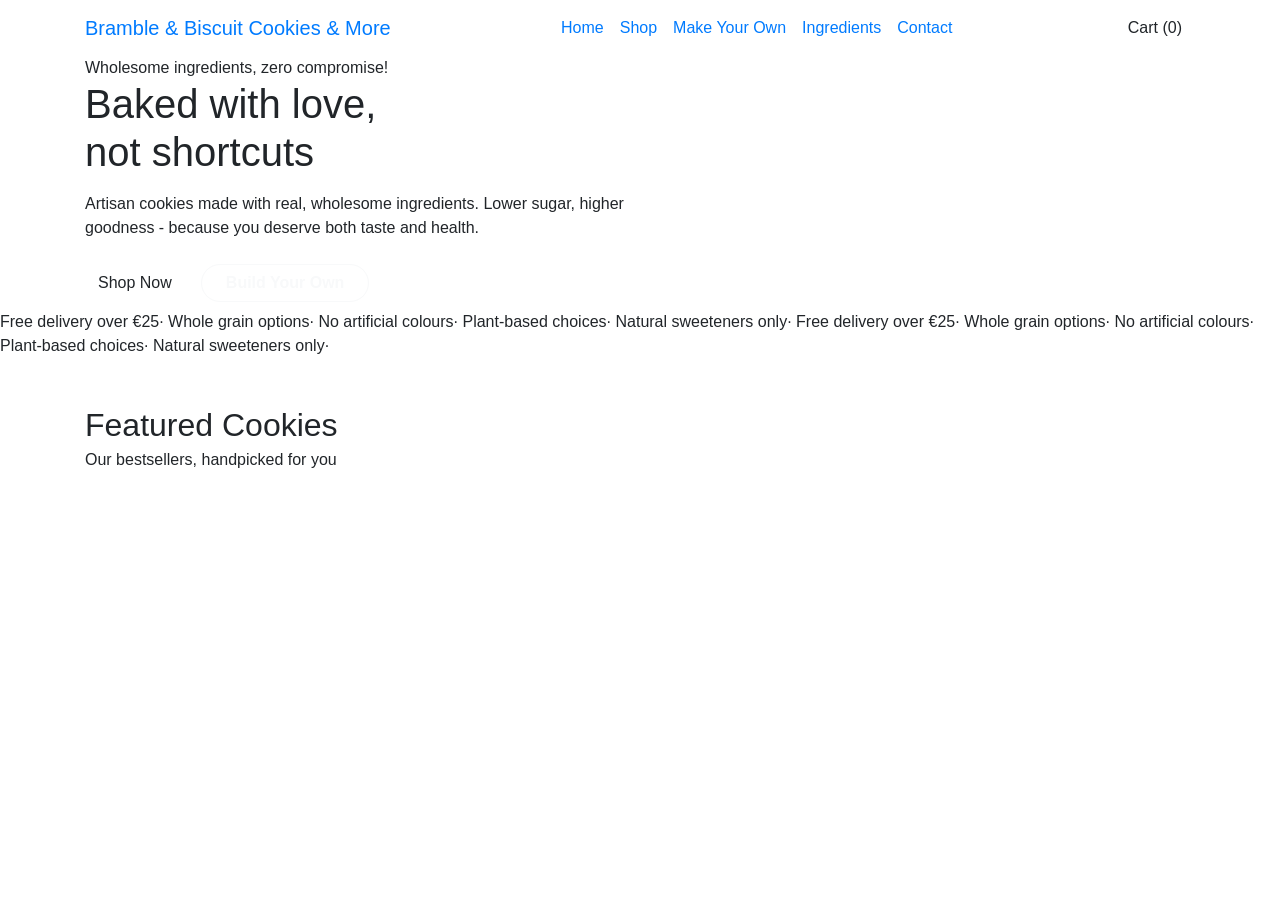
==== index.html @ 12b3351e "featured cookies text finished base code next up are the cards (yay....)" ====
<!DOCTYPE html>
<html lang="en">
<head>
    <meta charset="UTF-8">
    <meta name="viewport" content="width=device-width, initial-scale=1.0">
    <title>Bramble & Biscuit</title>
    <link rel="stylesheet" href="https://cdn.jsdelivr.net/npm/bootstrap@4.4.1/dist/css/bootstrap.min.css">
    <link href="https://fonts.googleapis.com/css2?family=Modak&family=Nunito:wght@400;600;700;800&display=swap" rel="stylesheet">
    <link rel="stylesheet" href="style.css">
</head>
<body>
    <!--nav-->
    <nav class="navbar navbar-expand-lg sticky-top">
        <div class="container">
            <a class="navbar-brand" href="#">
                Bramble &amp; Biscuit
                <span>Cookies &amp; More</span>
            </a>
            <button class="navbar-toggler" type="button" data-toggle="collapse" data-target="#navbarNav">
                <span class="navbar-toggler-icon"></span>
            </button>
            <div class="collapse navbar-collapse" id="navbarNew" >
                <ul class="navbar-nav mx-auto">
                    <li class="nav-item"><a class="nav-link" href="#">Home</a></li>
                    <li class="nav-item"><a class="nav-link" href="#">Shop</a></li>
                    <li class="nav-item"><a class="nav-link" href="#">Make Your Own</a></li>
                    <li class="nav-item"><a class="nav-link" href="#">Ingredients</a></li>
                    <li class="nav-item"><a class="nav-link" href="#">Contact</a></li>
                </ul>
                <a href="#" class="btn btn-teal ml-2">Cart (0)</a>
            </div>
        </div>
    </nav>
    
    <!--hero-->
    <section class="hero">
        <div class="container">
            <div class="row align-items center g-5">
                <div class="col-lg-6">
                    <div class="hero-badge">Wholesome ingredients, zero compromise!</div>
                    <h1>Baked with love, <br><span>not shortcuts</span></h1>
                    <p class="mt-3 mb-4">Artisan cookies made with real, wholesome ingredients. Lower sugar, higher goodness - because you deserve both taste and health.</p>
                    <div class="d-flex flex wrap">
                        <a href="#" class="btn btn-teal mr-3 mb-2">Shop Now</a>
                        <a href="#" class="btn btn-outline-light rounded-pill px-4 font-weight-bold mb-2">Build Your Own</a>
                    </div>
                </div>
            </section>
            
            <!--scrolling thing-->
            <div class="strip">
                <div class="strip-inner">
                    <span>Free delivery over &euro;25</span><span class="dot">&middot;</span>
                    <span>Whole grain options</span><span class="dot">&middot;</span>
                    <span>No artificial colours</span><span class="dot">&middot;</span>
                    <span>Plant-based choices</span><span class="dot">&middot;</span>
                    <span>Natural sweeteners only</span><span class="dot">&middot;</span>
                    <span>Free delivery over &euro;25</span><span class="dot">&middot;</span>
                    <span>Whole grain options</span><span class="dot">&middot;</span>
                    <span>No artificial colours</span><span class="dot">&middot;</span>
                    <span>Plant-based choices</span><span class="dot">&middot;</span>
                    <span>Natural sweeteners only</span><span class="dot">&middot;</span>
                </div>
            </div>

            <!--featured cookies-->
            <section class="py-5">
                <div class="container">
                    <h2 class="section-title mb-1">Featured Cookies</h2>
                    <p class="section-sub mb-4">Our bestsellers, handpicked for you</p>

                    <div class="row">

            
        </body>
        </html>
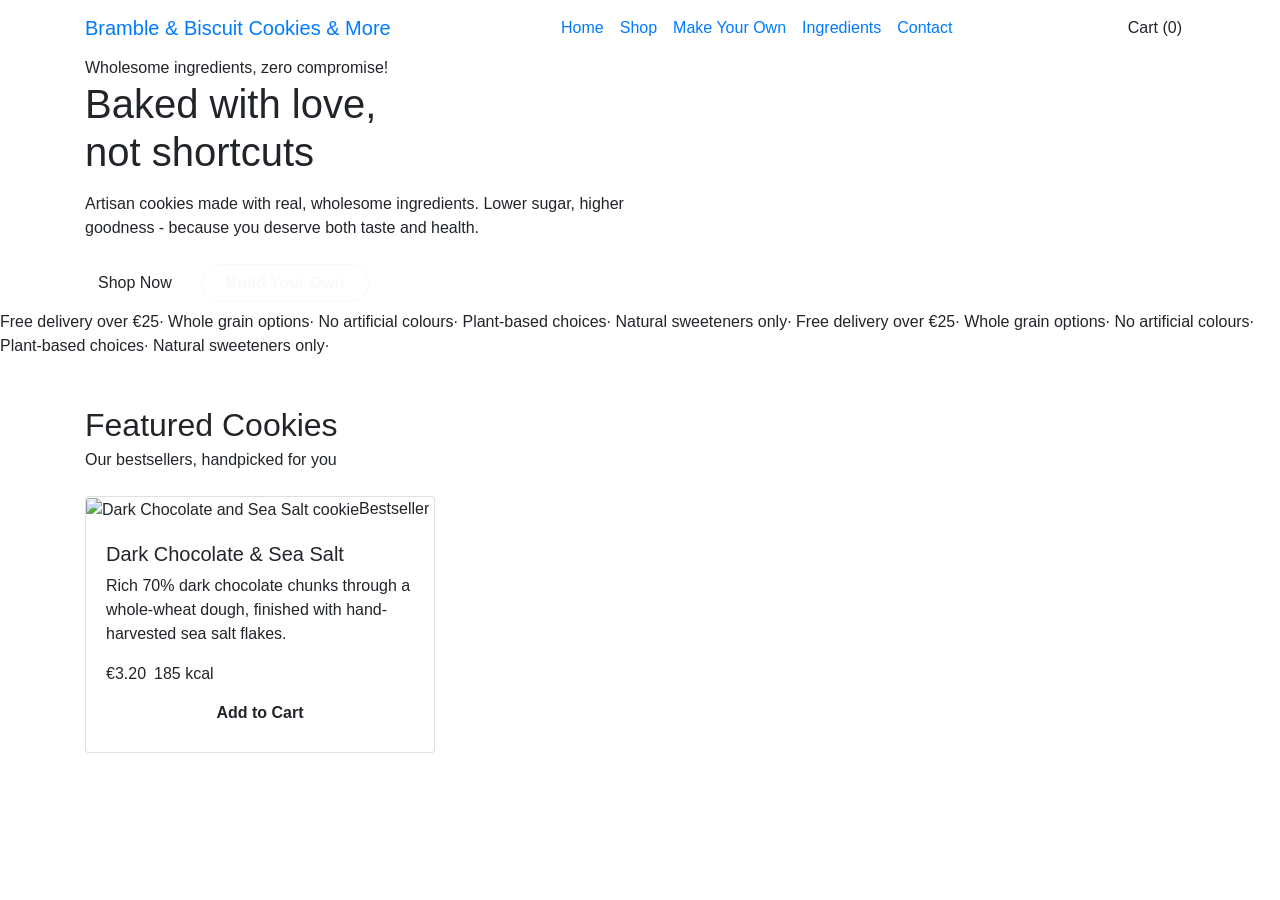
==== commit fd45e801: "cards finally finished card 1 using bootstrap" ====
--- a/index.html
+++ b/index.html
@@ -62,15 +62,36 @@
                     <span>Natural sweeteners only</span><span class="dot">&middot;</span>
                 </div>
             </div>
-
+            
             <!--featured cookies-->
             <section class="py-5">
                 <div class="container">
                     <h2 class="section-title mb-1">Featured Cookies</h2>
                     <p class="section-sub mb-4">Our bestsellers, handpicked for you</p>
-
+                    
                     <div class="row">
-
-            
-        </body>
-        </html>+                        
+                        <!--card 1-->
+                        <div class="col-sm-6 col-lg-4 mb-4">
+                            <div class="card h-100">
+                                <div class="position-relative">
+                                    <!-- PUT COOKIE IMAGE HERE -->
+                                    <img src="img/cookie-choc-salt.jpg" alt="Dark Chocolate and Sea Salt cookie" class="card-img-top">
+                                    <span class="product-badge position-absolute">Bestseller</span>
+                                </div>
+                                <div class="card-body">
+                                    <h5 class="card-cookie-name">Dark Chocolate &amp; Sea Salt</h5>
+                                    <p class="card-text card-cookie-desc">Rich 70% dark chocolate chunks through a whole-wheat dough, finished with hand-harvested sea salt flakes.</p>
+                                    <div class="d-flex align-items-center mb-2">
+                                        <span class="price mr-2">&euro;3.20</span>
+                                        <span class="kcal">185 kcal</span>
+                                    </div>
+                                    <a href="#" class="btn btn-teal btn-block rounded-pill font-weight-bold">Add to Cart</a>
+                                </div>
+                            </div>
+                        </div>
+                        
+                        
+                        
+                    </body>
+                    </html>
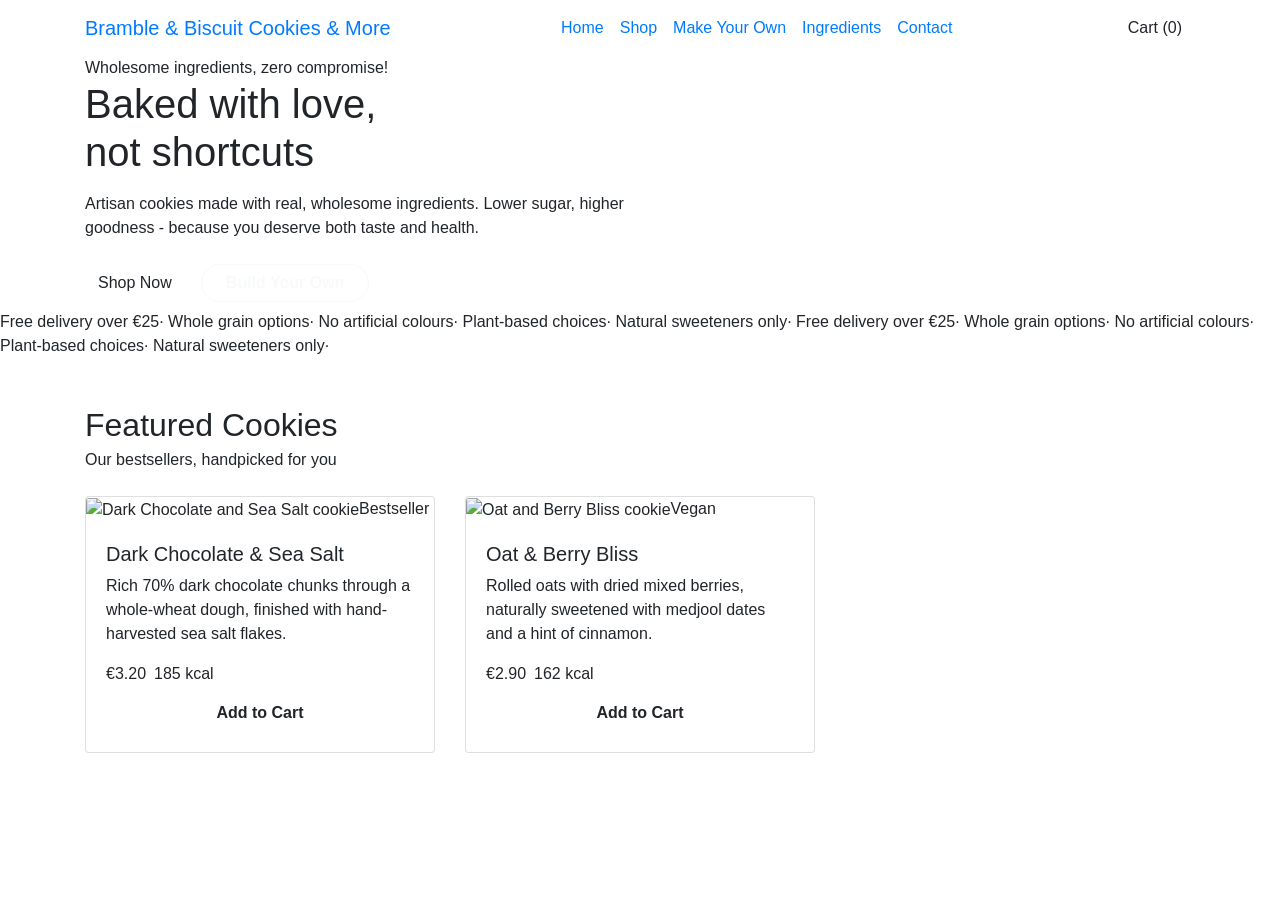
==== commit 41c98945: "card 2 copy paste with obvious changes to description, card image links are placeholders for now + h" ====
--- a/index.html
+++ b/index.html
@@ -75,7 +75,7 @@
                         <div class="col-sm-6 col-lg-4 mb-4">
                             <div class="card h-100">
                                 <div class="position-relative">
-                                    <!-- PUT COOKIE IMAGE HERE -->
+                                    <!-- cookie img here!!!!!!!!!!! -->
                                     <img src="img/cookie-choc-salt.jpg" alt="Dark Chocolate and Sea Salt cookie" class="card-img-top">
                                     <span class="product-badge position-absolute">Bestseller</span>
                                 </div>
@@ -91,6 +91,27 @@
                             </div>
                         </div>
                         
+                        <!--card 2-->
+                        <div class="col-sm-6 col-lg-4 mb-4">
+                            <div class="card h-100">
+                                <div class="position-relative">
+                                    <!-- cookie img here!!!!!!!!!!! -->
+                                    <img src="img/cookie-oat-berry.jpg" alt="Oat and Berry Bliss cookie" class="card-img-top">
+                                    <span class="product-badge position-absolute">Vegan</span>
+                                </div>
+                                <div class="card-body">
+                                    <h5 class="card-cookie-name">Oat &amp; Berry Bliss</h5>
+                                    <p class="card-text card-cookie-desc">Rolled oats with dried mixed berries, naturally sweetened with medjool dates and a hint of cinnamon.</p>
+                                    <div class="d-flex align-items-center mb-2">
+                                        <span class="price mr-2">&euro;2.90</span>
+                                        <span class="kcal">162 kcal</span>
+                                    </div>
+                                    <a href="#" class="btn btn-teal btn-block rounded-pill font-weight-bold">Add to Cart</a>
+                                </div>
+                            </div>
+                        </div>
+                        
+                        
                         
                         
                     </body>
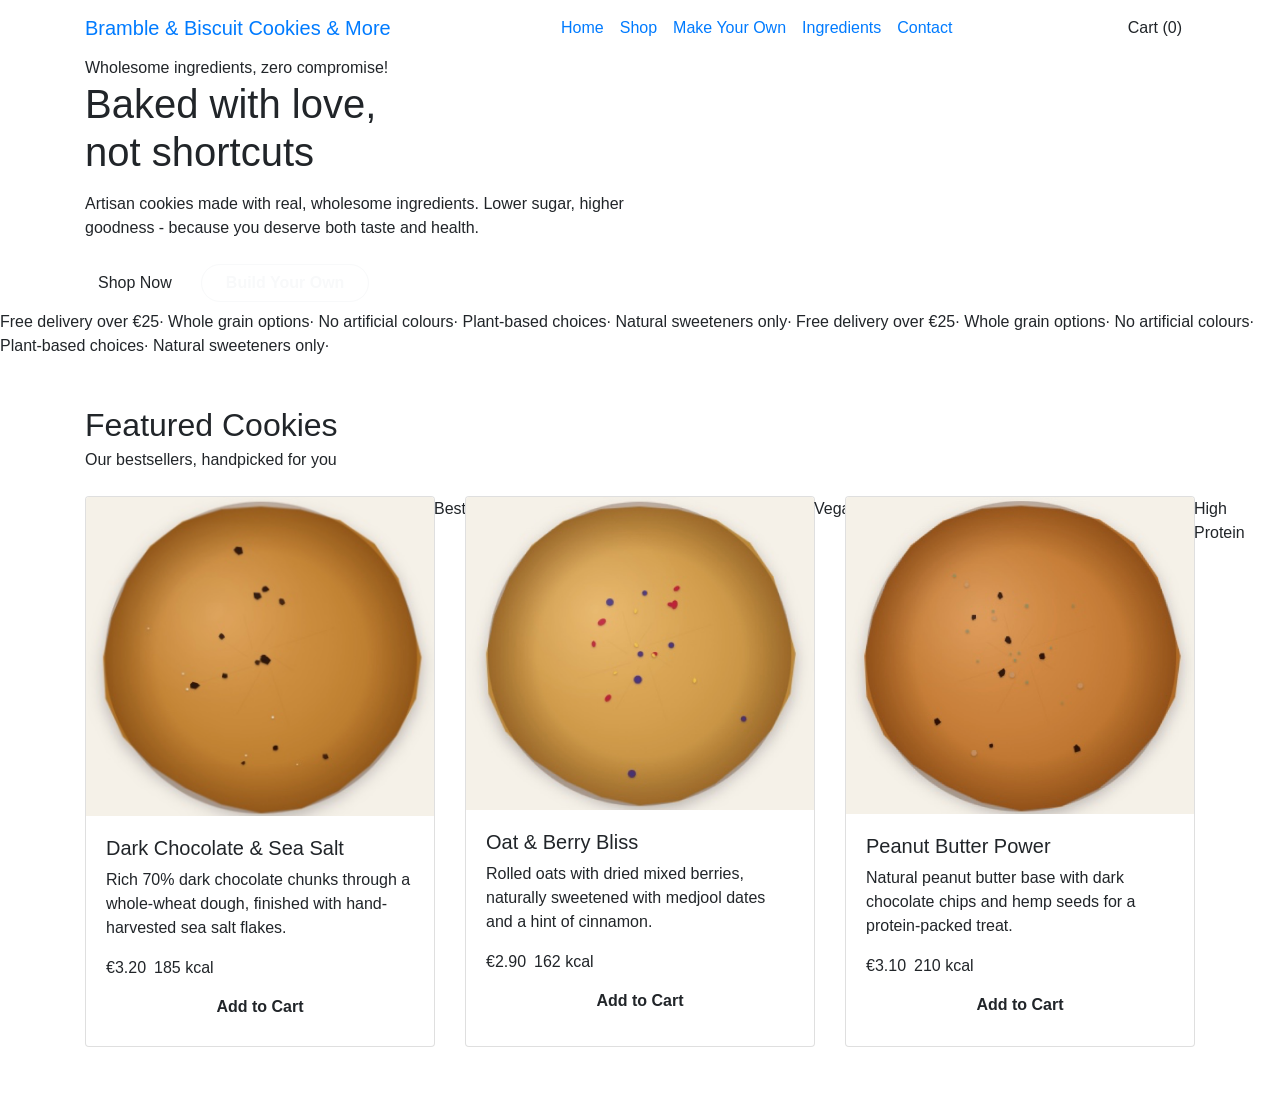
==== commit 122a7c3a: "card 3 + imgs copy pasted for card 3, added actual image files instead of placeholder" ====
--- a/index.html
+++ b/index.html
@@ -76,7 +76,7 @@
                             <div class="card h-100">
                                 <div class="position-relative">
                                     <!-- cookie img here!!!!!!!!!!! -->
-                                    <img src="img/cookie-choc-salt.jpg" alt="Dark Chocolate and Sea Salt cookie" class="card-img-top">
+                                    <img src="images/dark chocolate sea salt.png" alt="Dark Chocolate and Sea Salt cookie" class="card-img-top">
                                     <span class="product-badge position-absolute">Bestseller</span>
                                 </div>
                                 <div class="card-body">
@@ -96,7 +96,7 @@
                             <div class="card h-100">
                                 <div class="position-relative">
                                     <!-- cookie img here!!!!!!!!!!! -->
-                                    <img src="img/cookie-oat-berry.jpg" alt="Oat and Berry Bliss cookie" class="card-img-top">
+                                    <img src="images/oat berry bliss.png" alt="Oat and Berry Bliss cookie" class="card-img-top">
                                     <span class="product-badge position-absolute">Vegan</span>
                                 </div>
                                 <div class="card-body">
@@ -111,6 +111,27 @@
                             </div>
                         </div>
                         
+                        <!--card 3-->
+                        <div class="col-sm-6 col-lg-4 mb-4">
+                            <div class="card h-100">
+                                <div class="position-relative">
+                                    <!-- cookie img here!!!!!!!!!!!-->
+                                    <img src="images/peanut butter power.png" alt="Peanut Butter Power cookie" class="card-img-top">
+                                    <span class="product-badge position-absolute">High Protein</span>
+                                </div>
+                                <div class="card-body">
+                                    <h5 class="card-cookie-name">Peanut Butter Power</h5>
+                                    <p class="card-text card-cookie-desc">Natural peanut butter base with dark chocolate chips and hemp seeds for a protein-packed treat.</p>
+                                    <div class="d-flex align-items-center mb-2">
+                                        <span class="price mr-2">&euro;3.10</span>
+                                        <span class="kcal">210 kcal</span>
+                                    </div>
+                                    <a href="#" class="btn btn-teal btn-block rounded-pill font-weight-bold">Add to Cart</a>
+                                </div>
+                            </div>
+                        </div>
+                        
+                        
                         
                         
                         
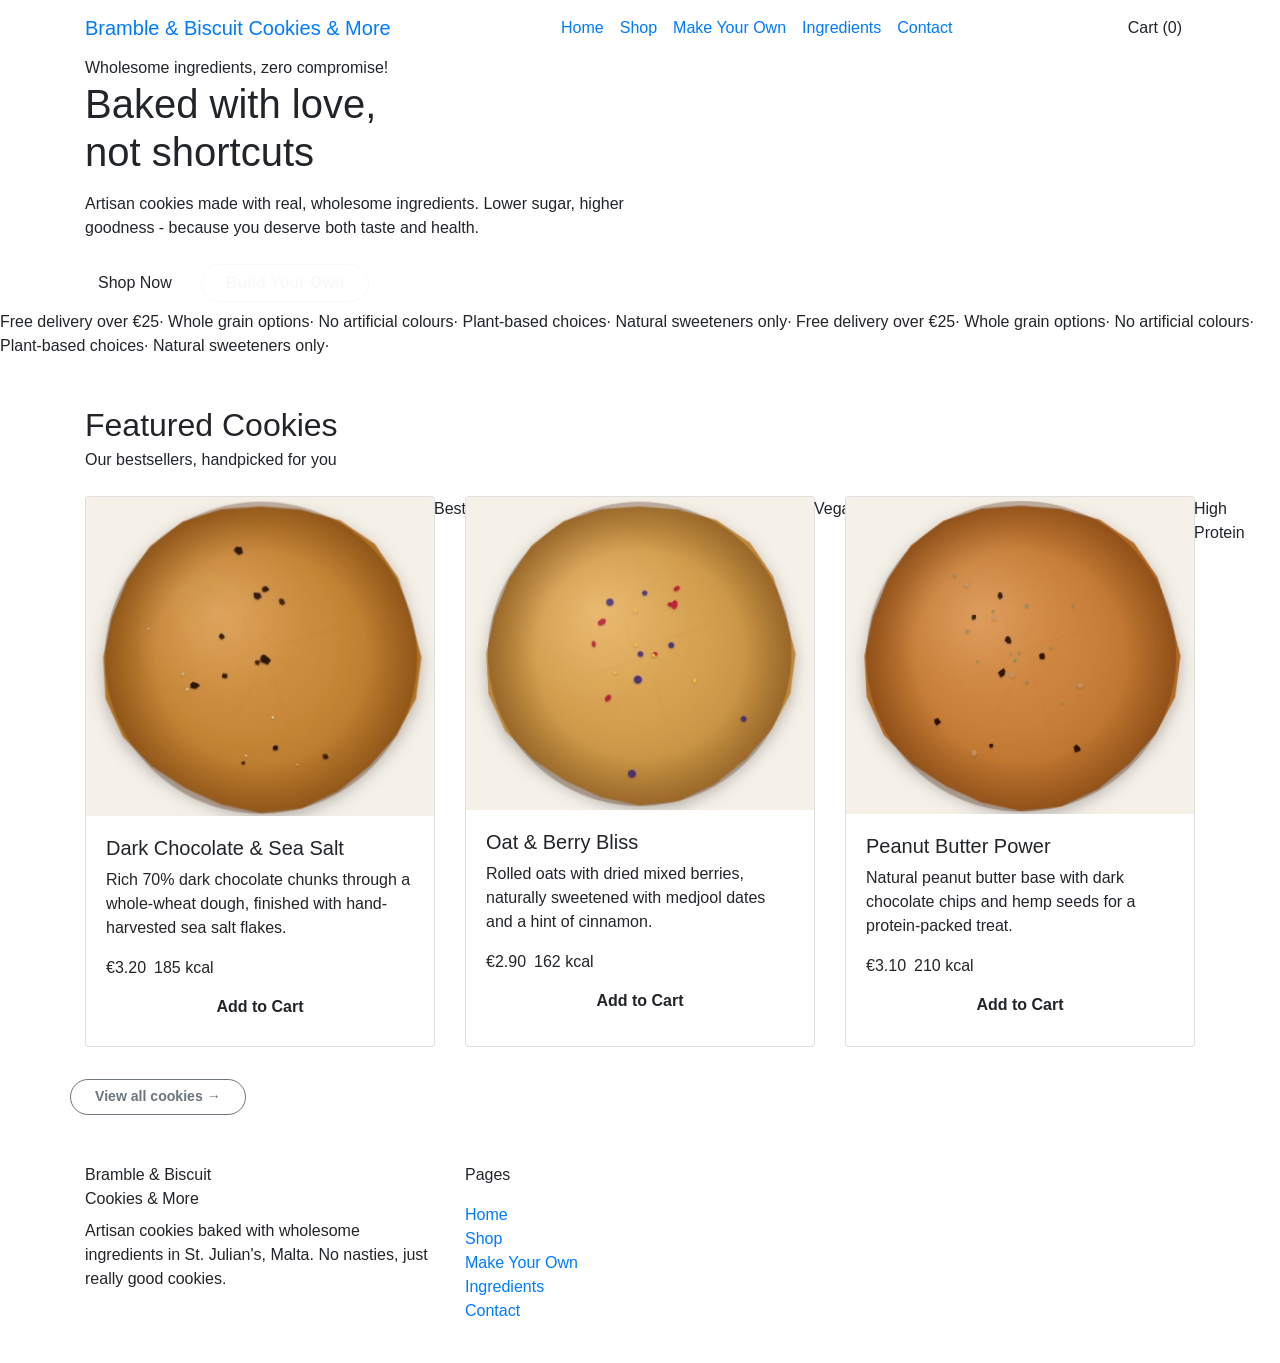
==== commit f9793446: "footer finally added the footer, which uses bootstrap obviously" ====
--- a/index.html
+++ b/index.html
@@ -131,9 +131,38 @@
                             </div>
                         </div>
                         
-                        
-                        
-                        
-                        
-                    </body>
-                    </html>+                        <div class="text-center mt-2">
+                            <a href="#" class="btn btn-outline-secondary rounded-pill px-4 font-weight-bold" style="font-size:0.88rem">View all cookies &rarr;</a>
+                        </div>
+                    </div>
+                </section>
+                
+                <!--footer-->
+                <footer>
+                    <div class="container">
+                        <div class="row mb-4">
+                            
+                            <div class="col-md-4 mb-4 mb-md-0">
+                                <div class="footer-brand">Bramble &amp; Biscuit</div>
+                                <div class="footer-sub mb-2">Cookies &amp; More</div>
+                                <p class="footer-desc">Artisan cookies baked with wholesome ingredients in St. Julian's, Malta. No nasties, just really good cookies.</p>
+                            </div>
+                            
+                            <div class="col-6 col-md-2 mb-4 mb-md-0">
+                                <p class="footer-col-title">Pages</p>
+                                <ul class="list-unstyled footer-links">
+                                    <li><a href="#">Home</a></li>
+                                    <li><a href="#">Shop</a></li>
+                                    <li><a href="#">Make Your Own</a></li>
+                                    <li><a href="#">Ingredients</a></li>
+                                    <li><a href="#">Contact</a></li>
+                                </ul>
+                            </div>
+                            
+                            
+                            
+                            
+                            
+                            
+                        </body>
+                        </html>
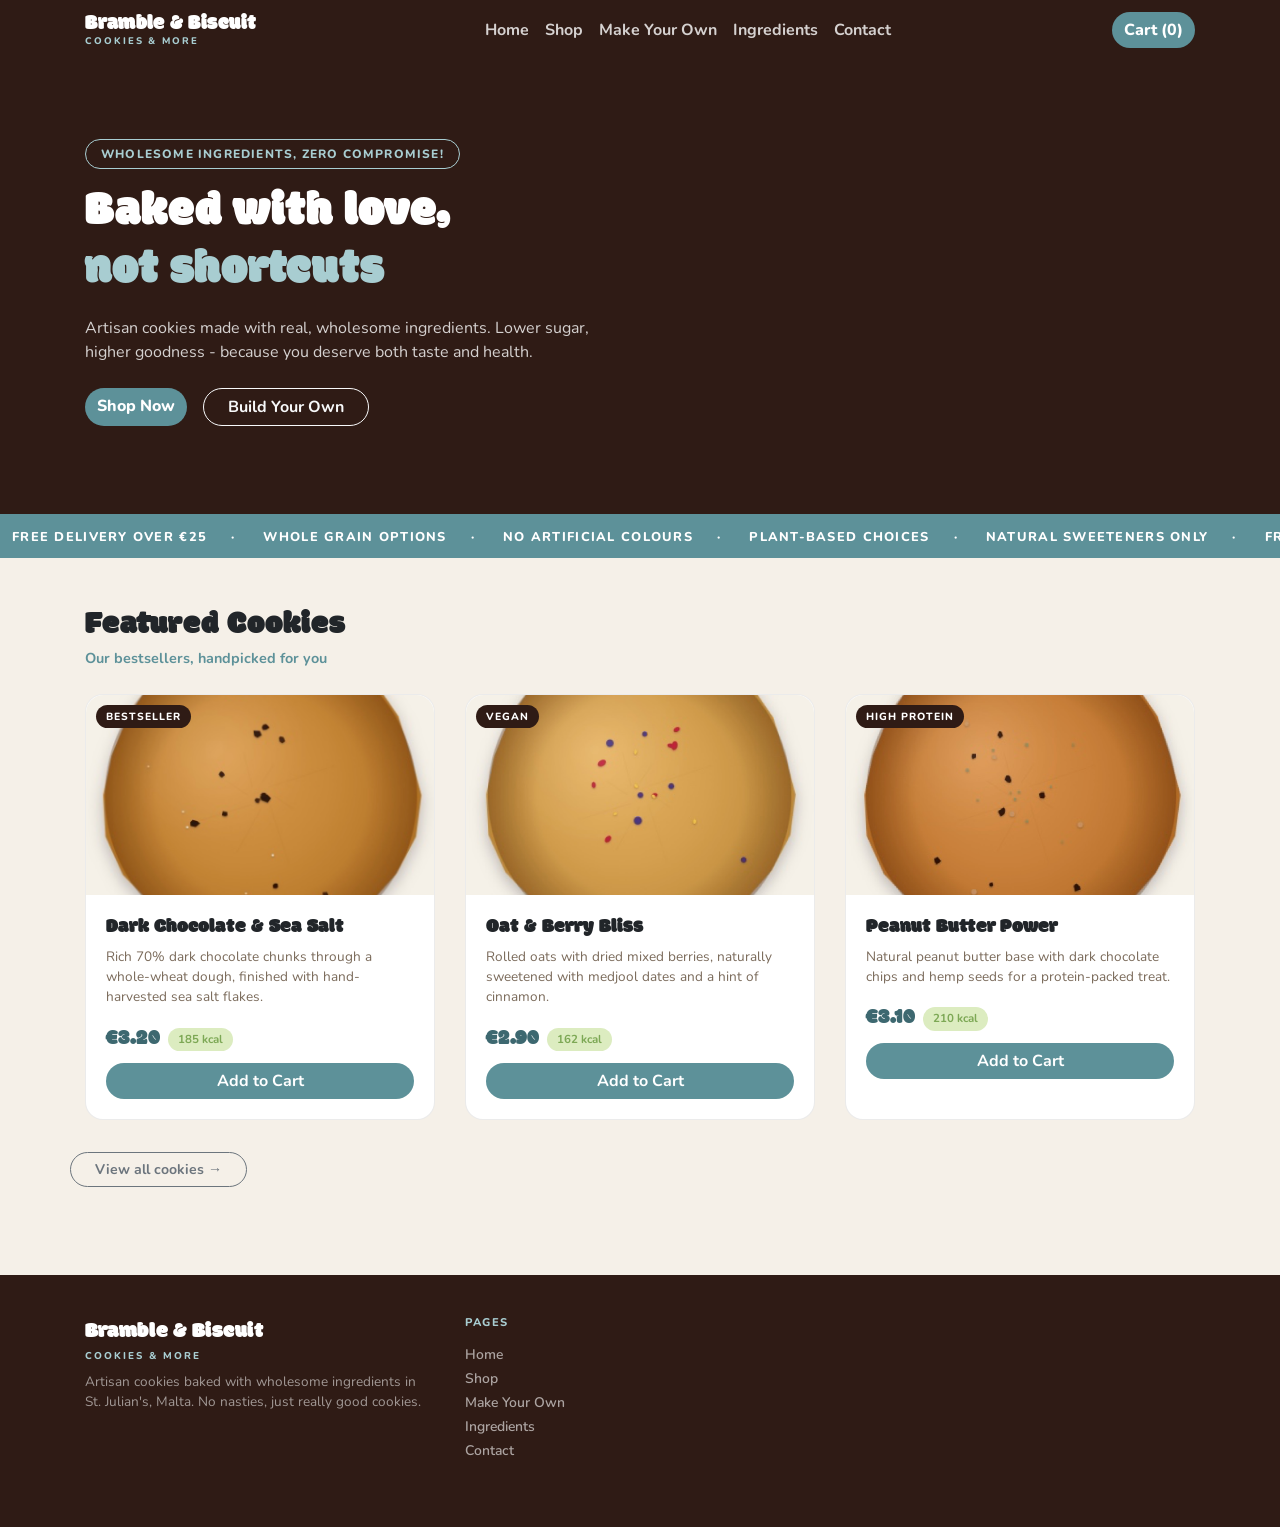
==== commit a167e63c: "cart and css added semi working cart, popup made using simple js again. and made the css for the ent" ====
--- a/index.html
+++ b/index.html
@@ -12,7 +12,7 @@
     <!--nav-->
     <nav class="navbar navbar-expand-lg sticky-top">
         <div class="container">
-            <a class="navbar-brand" href="#">
+            <a class="navbar-brand" href="index.html">
                 Bramble &amp; Biscuit
                 <span>Cookies &amp; More</span>
             </a>
@@ -21,13 +21,13 @@
             </button>
             <div class="collapse navbar-collapse" id="navbarNew" >
                 <ul class="navbar-nav mx-auto">
-                    <li class="nav-item"><a class="nav-link" href="#">Home</a></li>
-                    <li class="nav-item"><a class="nav-link" href="#">Shop</a></li>
-                    <li class="nav-item"><a class="nav-link" href="#">Make Your Own</a></li>
-                    <li class="nav-item"><a class="nav-link" href="#">Ingredients</a></li>
-                    <li class="nav-item"><a class="nav-link" href="#">Contact</a></li>
+                    <li class="nav-item"><a class="nav-link" href="index.html">Home</a></li>
+                    <li class="nav-item"><a class="nav-link" href="shop.html">Shop</a></li>
+                    <li class="nav-item"><a class="nav-link" href="make-your-own.html">Make Your Own</a></li>
+                    <li class="nav-item"><a class="nav-link" href="ingredients.html">Ingredients</a></li>
+                    <li class="nav-item"><a class="nav-link" href="contact.html">Contact</a></li>
                 </ul>
-                <a href="#" class="btn btn-teal ml-2">Cart (0)</a>
+                <a href="cart.html" class="btn btn-teal ml-2">Cart (0)</a>
             </div>
         </div>
     </nav>
@@ -41,8 +41,8 @@
                     <h1>Baked with love, <br><span>not shortcuts</span></h1>
                     <p class="mt-3 mb-4">Artisan cookies made with real, wholesome ingredients. Lower sugar, higher goodness - because you deserve both taste and health.</p>
                     <div class="d-flex flex wrap">
-                        <a href="#" class="btn btn-teal mr-3 mb-2">Shop Now</a>
-                        <a href="#" class="btn btn-outline-light rounded-pill px-4 font-weight-bold mb-2">Build Your Own</a>
+                        <a href="shop.html" class="btn btn-teal mr-3 mb-2">Shop Now</a>
+                        <a href="make-your-own.html" class="btn btn-outline-light rounded-pill px-4 font-weight-bold mb-2">Build Your Own</a>
                     </div>
                 </div>
             </section>
@@ -86,7 +86,7 @@
                                         <span class="price mr-2">&euro;3.20</span>
                                         <span class="kcal">185 kcal</span>
                                     </div>
-                                    <a href="#" class="btn btn-teal btn-block rounded-pill font-weight-bold">Add to Cart</a>
+                                    <a href="cart.html" class="btn btn-teal btn-block rounded-pill font-weight-bold">Add to Cart</a>
                                 </div>
                             </div>
                         </div>
@@ -106,7 +106,7 @@
                                         <span class="price mr-2">&euro;2.90</span>
                                         <span class="kcal">162 kcal</span>
                                     </div>
-                                    <a href="#" class="btn btn-teal btn-block rounded-pill font-weight-bold">Add to Cart</a>
+                                    <a href="cart.html" class="btn btn-teal btn-block rounded-pill font-weight-bold">Add to Cart</a>
                                 </div>
                             </div>
                         </div>
@@ -126,13 +126,13 @@
                                         <span class="price mr-2">&euro;3.10</span>
                                         <span class="kcal">210 kcal</span>
                                     </div>
-                                    <a href="#" class="btn btn-teal btn-block rounded-pill font-weight-bold">Add to Cart</a>
+                                    <a href="cart.html" class="btn btn-teal btn-block rounded-pill font-weight-bold">Add to Cart</a>
                                 </div>
                             </div>
                         </div>
                         
                         <div class="text-center mt-2">
-                            <a href="#" class="btn btn-outline-secondary rounded-pill px-4 font-weight-bold" style="font-size:0.88rem">View all cookies &rarr;</a>
+                            <a href="shop.html" class="btn btn-outline-secondary rounded-pill px-4 font-weight-bold" style="font-size:0.88rem">View all cookies &rarr;</a>
                         </div>
                     </div>
                 </section>
@@ -151,15 +151,18 @@
                             <div class="col-6 col-md-2 mb-4 mb-md-0">
                                 <p class="footer-col-title">Pages</p>
                                 <ul class="list-unstyled footer-links">
-                                    <li><a href="#">Home</a></li>
-                                    <li><a href="#">Shop</a></li>
-                                    <li><a href="#">Make Your Own</a></li>
-                                    <li><a href="#">Ingredients</a></li>
-                                    <li><a href="#">Contact</a></li>
+                                    <li><a href="index.html">Home</a></li>
+                                    <li><a href="shop.html">Shop</a></li>
+                                    <li><a href="make-your-own.html">Make Your Own</a></li>
+                                    <li><a href="ingredients.html">Ingredients</a></li>
+                                    <li><a href="contact.html">Contact</a></li>
                                 </ul>
                             </div>
                             
                             
+                            <script src="https://code.jquery.com/jquery-3.4.1.slim.min.js"></script>
+                            <script src="https://cdn.jsdelivr.net/npm/popper.js@1.16.0/dist/umd/popper.min.js"></script>
+                            <script src="https://cdn.jsdelivr.net/npm/bootstrap@4.4.1/dist/js/bootstrap.min.js"></script>
                             
                             
                             
--- a/style.css
+++ b/style.css
@@ -0,0 +1,387 @@
+@import url('https://fonts.googleapis.com/css2?family=Modak&family=Nunito:wght@400;600;700;800&display=swap');
+ 
+body {
+    font-family: 'Nunito', sans-serif;
+    background-color: #f5f0e8;
+}
+ 
+/* navbar */
+.navbar {
+    background-color: #2f1b15;
+}
+ 
+.navbar-brand {
+    font-family: 'Modak', cursive;
+    color: white !important;
+    font-size: 1.3rem;
+    line-height: 1.1;
+}
+ 
+.navbar-brand span {
+    display: block;
+    font-family: 'Nunito', sans-serif;
+    font-size: 0.6rem;
+    letter-spacing: 0.2em;
+    text-transform: uppercase;
+    color: #a8cdd1;
+    font-weight: 800;
+}
+ 
+.navbar-nav .nav-link {
+    color: rgba(255,255,255,0.8) !important;
+    font-weight: 700;
+}
+ 
+.navbar-nav .nav-link:hover, .navbar-nav .nav-link.active {
+    color: #a8cdd1 !important;
+}
+ 
+.btn-teal {
+    background-color: #5d9199;
+    color: white;
+    border-radius: 999px;
+    font-weight: 800;
+    border: none;
+}
+ 
+.btn-teal:hover {
+    background-color: #3d6870;
+    color: white;
+}
+ 
+/* hero */
+.hero {
+    background-color: #2f1b15;
+    padding: 80px 0;
+    color: white;
+}
+ 
+.hero h1 {
+    font-family: 'Modak', cursive;
+    font-size: 3rem;
+    color: white;
+}
+ 
+.hero h1 span {
+    color: #a8cdd1;
+}
+ 
+.hero p {
+    color: rgba(255,255,255,0.8);
+}
+ 
+.hero-badge {
+    display: inline-block;
+    border: 1px solid #a8cdd1;
+    color: #a8cdd1;
+    padding: 5px 15px;
+    border-radius: 999px;
+    font-size: 0.75rem;
+    font-weight: 800;
+    text-transform: uppercase;
+    letter-spacing: 0.1em;
+    margin-bottom: 15px;
+}
+ 
+/* scrolling strip */
+.strip {
+    background-color: #5d9199;
+    overflow: hidden;
+    white-space: nowrap;
+    padding: 10px 0;
+}
+ 
+.strip-inner {
+    display: inline-block;
+    animation: scroll 25s linear infinite;
+}
+ 
+.strip-inner span {
+    color: white;
+    font-weight: 800;
+    font-size: 0.8rem;
+    text-transform: uppercase;
+    letter-spacing: 0.1em;
+    padding: 0 12px;
+}
+ 
+@keyframes scroll {
+    from { transform: translateX(0); }
+    to { transform: translateX(-50%); }
+}
+ 
+/* cards */
+.card {
+    border-radius: 18px;
+    border: 1px solid rgba(0,0,0,0.08);
+}
+ 
+.card-img-top {
+    border-radius: 18px 18px 0 0;
+    height: 200px;
+    object-fit: cover;
+}
+ 
+.card-cookie-name {
+    font-family: 'Modak', cursive;
+}
+ 
+.card-cookie-desc {
+    font-size: 0.85rem;
+    color: #7a6a5a;
+}
+ 
+.price {
+    font-family: 'Modak', cursive;
+    font-size: 1.3rem;
+    color: #3d6870;
+}
+ 
+.kcal {
+    background-color: #dcecc0;
+    color: #7da855;
+    font-size: 0.72rem;
+    font-weight: 700;
+    padding: 3px 10px;
+    border-radius: 999px;
+}
+ 
+.product-badge {
+    background-color: #2f1b15;
+    color: white;
+    font-size: 0.65rem;
+    font-weight: 800;
+    text-transform: uppercase;
+    letter-spacing: 0.1em;
+    padding: 4px 10px;
+    border-radius: 999px;
+    top: 10px;
+    left: 10px;
+}
+ 
+/* page header */
+.page-header {
+    background-color: #2f1b15;
+    padding: 60px 0;
+    color: white;
+}
+ 
+.page-header h1 {
+    font-family: 'Modak', cursive;
+    color: white;
+}
+ 
+.page-header p {
+    color: #a8cdd1;
+    font-weight: 600;
+}
+ 
+/* section headings */
+.section-title {
+    font-family: 'Modak', cursive;
+}
+ 
+.section-sub {
+    color: #5d9199;
+    font-weight: 700;
+    font-size: 0.9rem;
+}
+ 
+/* make your own page */
+.ing-category-label {
+    font-size: 0.72rem;
+    font-weight: 800;
+    text-transform: uppercase;
+    letter-spacing: 0.12em;
+    color: #3d6870;
+    border-bottom: 1px solid rgba(0,0,0,0.1);
+    padding-bottom: 6px;
+    margin-bottom: 10px;
+}
+ 
+.ing-pill {
+    display: inline-flex;
+    align-items: center;
+    gap: 8px;
+    background: white;
+    border: 1.5px solid rgba(0,0,0,0.12);
+    border-radius: 999px;
+    padding: 6px 14px;
+    font-family: 'Nunito', sans-serif;
+    font-weight: 700;
+    font-size: 0.85rem;
+    cursor: pointer;
+    transition: border-color 0.15s;
+}
+ 
+.ing-pill:hover {
+    border-color: #5d9199;
+}
+ 
+.ing-pill:has(input:checked) {
+    border-color: #5d9199;
+    background-color: rgba(93,145,153,0.1);
+}
+ 
+.ing-dot {
+    width: 13px;
+    height: 13px;
+    border-radius: 50%;
+    display: inline-block;
+}
+ 
+.ing-kcal {
+    font-size: 0.7rem;
+    color: #9a8a7a;
+}
+ 
+.byo-total-box {
+    background: white;
+    border: 2px solid rgba(0,0,0,0.1);
+    border-radius: 20px;
+    padding: 20px;
+}
+ 
+.byo-total-label {
+    font-size: 0.75rem;
+    font-weight: 800;
+    text-transform: uppercase;
+    letter-spacing: 0.15em;
+    color: #9a8a7a;
+}
+ 
+.byo-total-price {
+    font-family: 'Modak', cursive;
+    font-size: 2rem;
+    color: #3d6870;
+}
+ 
+/* allergen tags */
+.allergen-tag {
+    font-size: 0.65rem;
+    font-weight: 800;
+    text-transform: uppercase;
+    letter-spacing: 0.1em;
+    padding: 3px 10px;
+    border-radius: 999px;
+    display: inline-block;
+    margin-top: 8px;
+}
+ 
+.at-gluten { background: #f5e6cc; color: #7a5010; }
+.at-dairy  { background: #d8eef8; color: #2a6090; }
+.at-nuts   { background: #e8d0b0; color: #6a3010; }
+.at-none   { background: #d8ecb8; color: #3a6818; }
+ 
+/* contact */
+.map-placeholder {
+    border-radius: 16px;
+    overflow: hidden;
+    background: #a8cdd1;
+    min-height: 180px;
+}
+ 
+.map-placeholder img {
+    width: 100%;
+    display: block;
+}
+ 
+.social-pill {
+    background: rgba(93,145,153,0.12);
+    color: #3d6870;
+    border: 1px solid rgba(93,145,153,0.3);
+    border-radius: 999px;
+    padding: 5px 16px;
+    font-weight: 800;
+    font-size: 0.82rem;
+    text-decoration: none;
+}
+ 
+.social-pill:hover {
+    background: #5d9199;
+    color: white;
+    text-decoration: none;
+}
+ 
+/* cart */
+.cart-item-img {
+    width: 60px;
+    height: 60px;
+    border-radius: 10px;
+    overflow: hidden;
+}
+ 
+.cart-item-img img {
+    width: 100%;
+    height: 100%;
+    object-fit: cover;
+}
+ 
+.cart-item-price {
+    font-family: 'Modak', cursive;
+    font-size: 1.1rem;
+    color: #3d6870;
+}
+ 
+.cart-popup {
+    background: #f5f0e8;
+    border-radius: 20px;
+    padding: 40px;
+    max-width: 320px;
+    width: 90%;
+}
+ 
+/* footer */
+footer {
+    background-color: #2f1b15;
+    padding: 40px 0 25px;
+    margin-top: 40px;
+}
+ 
+.footer-brand {
+    font-family: 'Modak', cursive;
+    color: white;
+    font-size: 1.4rem;
+}
+ 
+.footer-sub {
+    font-size: 0.62rem;
+    font-weight: 800;
+    letter-spacing: 0.2em;
+    text-transform: uppercase;
+    color: #a8cdd1;
+}
+ 
+.footer-desc {
+    color: rgba(255,255,255,0.55);
+    font-size: 0.85rem;
+}
+ 
+.footer-col-title {
+    color: #a8cdd1;
+    font-size: 0.7rem;
+    font-weight: 800;
+    text-transform: uppercase;
+    letter-spacing: 0.14em;
+    margin-bottom: 10px;
+}
+ 
+.footer-links a, .footer-link {
+    color: rgba(255,255,255,0.6);
+    font-size: 0.87rem;
+    font-weight: 600;
+    text-decoration: none;
+}
+ 
+.footer-links a:hover, .footer-link:hover {
+    color: #a8cdd1;
+}
+ 
+.footer-hr {
+    border-color: rgba(255,255,255,0.1);
+}
+ 
+.footer-copy {
+    color: rgba(255,255,255,0.3);
+    font-size: 0.78rem;
+}
